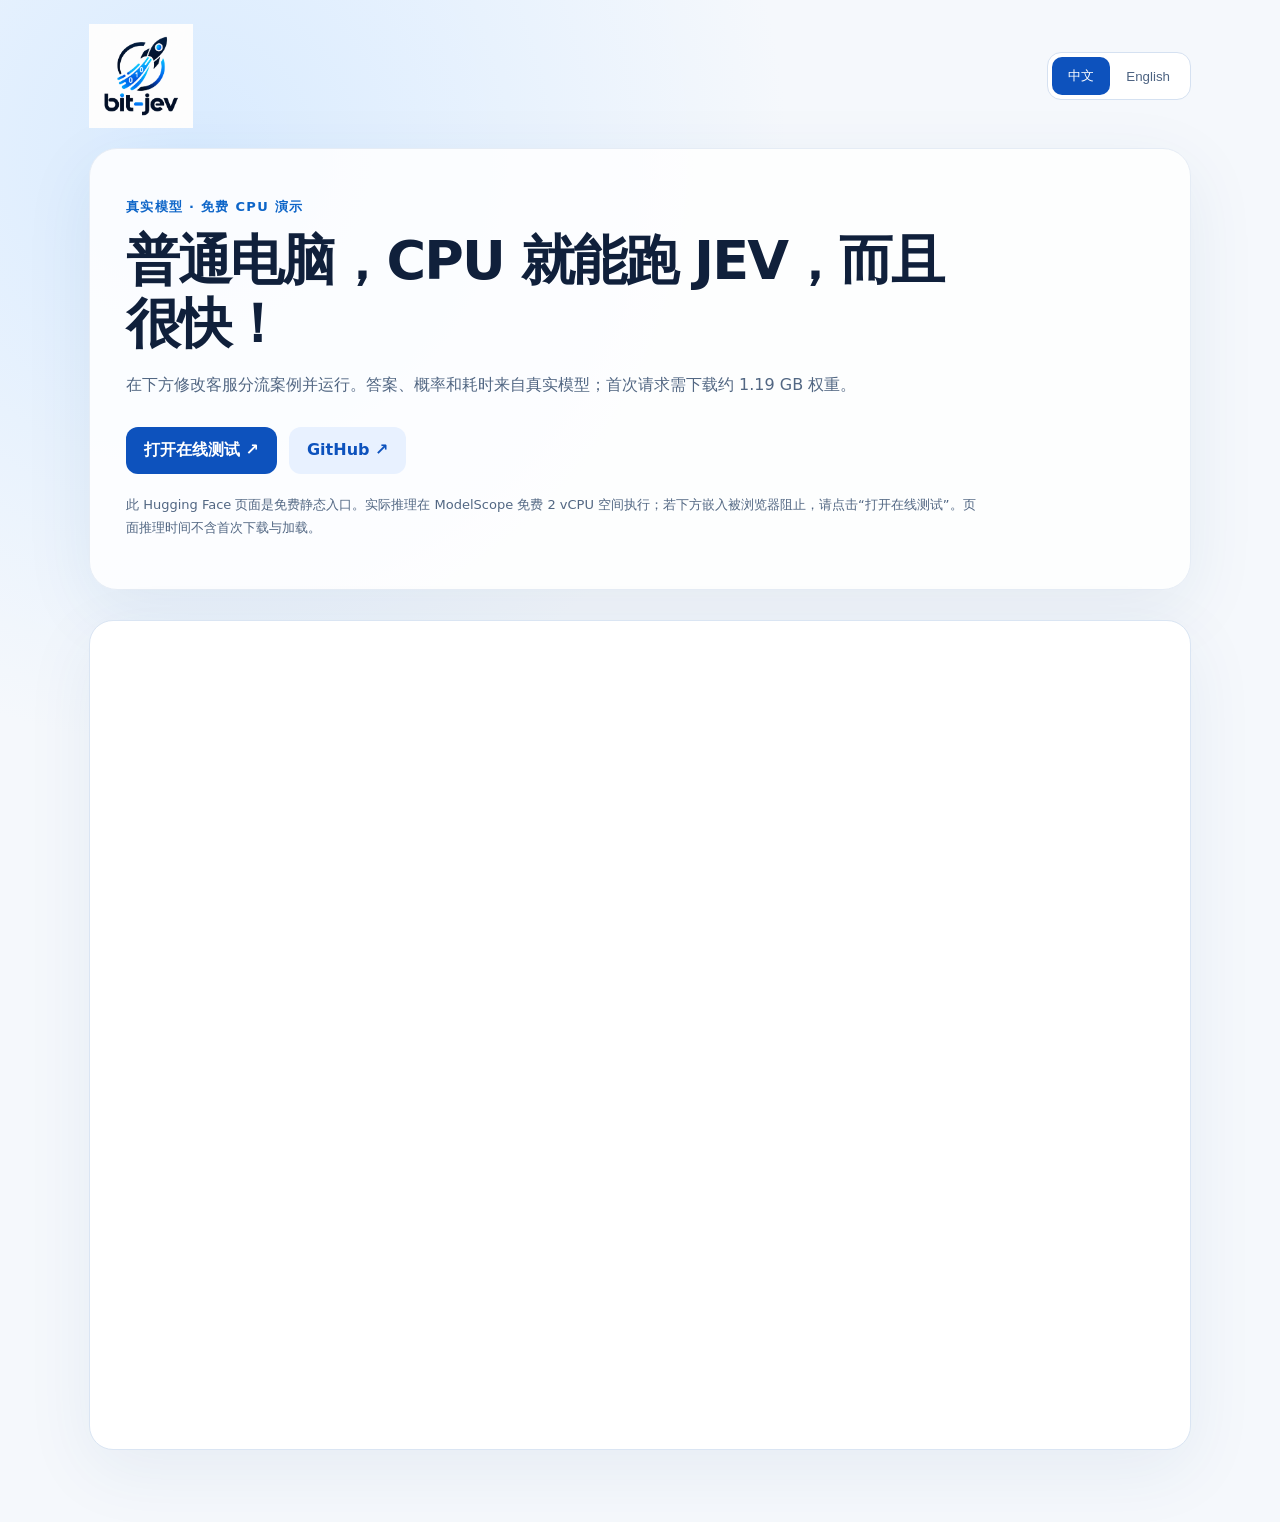
==== spaces/hf_static/index.html @ d079ca3d "Add bilingual live CPU demo spaces" ====
<!doctype html>
<html lang="zh-CN">
<head>
  <meta charset="utf-8">
  <meta name="viewport" content="width=device-width, initial-scale=1">
  <meta name="description" content="bit-jev 中英双语 CPU 在线测试入口">
  <title>bit-jev · 在线测试</title>
  <link rel="stylesheet" href="styles.css">
  <script defer src="app.js"></script>
</head>
<body>
  <main class="shell">
    <!-- 免费静态 Space 只展示入口；推理始终由公开的 ModelScope CPU 容器执行。 -->
    <header class="topbar">
      <img src="logo.png" alt="bit-jev 0/1 火箭标志" class="logo">
      <div class="language" aria-label="Language">
        <button type="button" data-lang="zh" aria-pressed="true">中文</button>
        <button type="button" data-lang="en" aria-pressed="false">English</button>
      </div>
    </header>
    <section class="intro">
      <p class="eyebrow" data-i18n="eyebrow">真实模型 · 免费 CPU 演示</p>
      <h1 data-i18n="title">普通电脑，CPU 就能跑 JEV，而且很快！</h1>
      <p data-i18n="description">在下方修改客服分流案例并运行。答案、概率和耗时来自真实模型；首次请求需下载约 1.19 GB 权重。</p>
      <div class="actions">
        <a class="primary" href="https://jinghao9616-bit-jev-demo.ms.show/" target="_blank" rel="noopener" data-i18n="open">打开在线测试 ↗</a>
        <a class="secondary" href="https://github.com/Zeaulo/bit-jev" target="_blank" rel="noopener">GitHub ↗</a>
      </div>
      <p class="note" data-i18n="note">此 Hugging Face 页面是免费静态入口。实际推理在 ModelScope 免费 2 vCPU 空间执行；若下方嵌入被浏览器阻止，请点击“打开在线测试”。页面推理时间不含首次下载与加载。</p>
    </section>
    <section class="frame-wrap" aria-label="bit-jev live demo">
      <iframe title="bit-jev ModelScope live CPU demo" src="https://jinghao9616-bit-jev-demo.ms.show/" loading="lazy" referrerpolicy="no-referrer"></iframe>
    </section>
  </main>
</body>
</html>
---- spaces/hf_static/styles.css ----
/* 静态入口采用浅色阅读层级，避免掩盖真实推理所在平台。 */
:root { font-family: Inter, "Noto Sans SC", system-ui, sans-serif; color: #10203b; background: #f5f8fc; }
* { box-sizing: border-box; }
body { margin: 0; background: radial-gradient(circle at 15% 10%, #d9ebff 0, transparent 34%), #f5f8fc; }
.shell { max-width: 1150px; margin: 0 auto; padding: 24px 24px 72px; }
.topbar { display: flex; align-items: center; justify-content: space-between; gap: 20px; }
.logo { width: 104px; height: 104px; object-fit: contain; }
.language { display: flex; padding: 4px; border: 1px solid #d5e1f1; border-radius: 14px; background: white; }
.language button { border: 0; padding: 10px 16px; border-radius: 10px; background: transparent; color: #4d6382; cursor: pointer; }
.language button[aria-pressed="true"] { color: white; background: #0d52bd; }
.intro { margin: 20px 0 30px; padding: 36px; border: 1px solid #e5ecf5; border-radius: 28px; background: rgba(255,255,255,.86); box-shadow: 0 20px 70px rgba(28,72,125,.08); }
.eyebrow { color: #0d65c8; font-size: 13px; font-weight: 700; letter-spacing: .1em; }
h1 { max-width: 860px; margin: 12px 0; font-size: clamp(30px, 5vw, 54px); line-height: 1.17; letter-spacing: -.035em; }
.intro > p:not(.eyebrow) { max-width: 850px; line-height: 1.75; color: #526783; }
.actions { display: flex; flex-wrap: wrap; gap: 12px; margin: 28px 0 20px; }
.actions a { padding: 13px 18px; border-radius: 12px; font-weight: 700; text-decoration: none; }
.primary { color: white; background: #0d52bd; }
.secondary { color: #0d52bd; background: #e8f1ff; }
.note { font-size: 13px; }
.frame-wrap { height: 830px; overflow: hidden; border: 1px solid #dae5f3; border-radius: 24px; background: white; box-shadow: 0 20px 70px rgba(28,72,125,.07); }
.frame-wrap iframe { display: block; width: 100%; height: 100%; border: 0; }
@media (max-width: 650px) { .shell { padding: 12px 12px 40px; } .intro { padding: 24px; } .logo { width: 76px; height: 76px; } .frame-wrap { height: 690px; } }
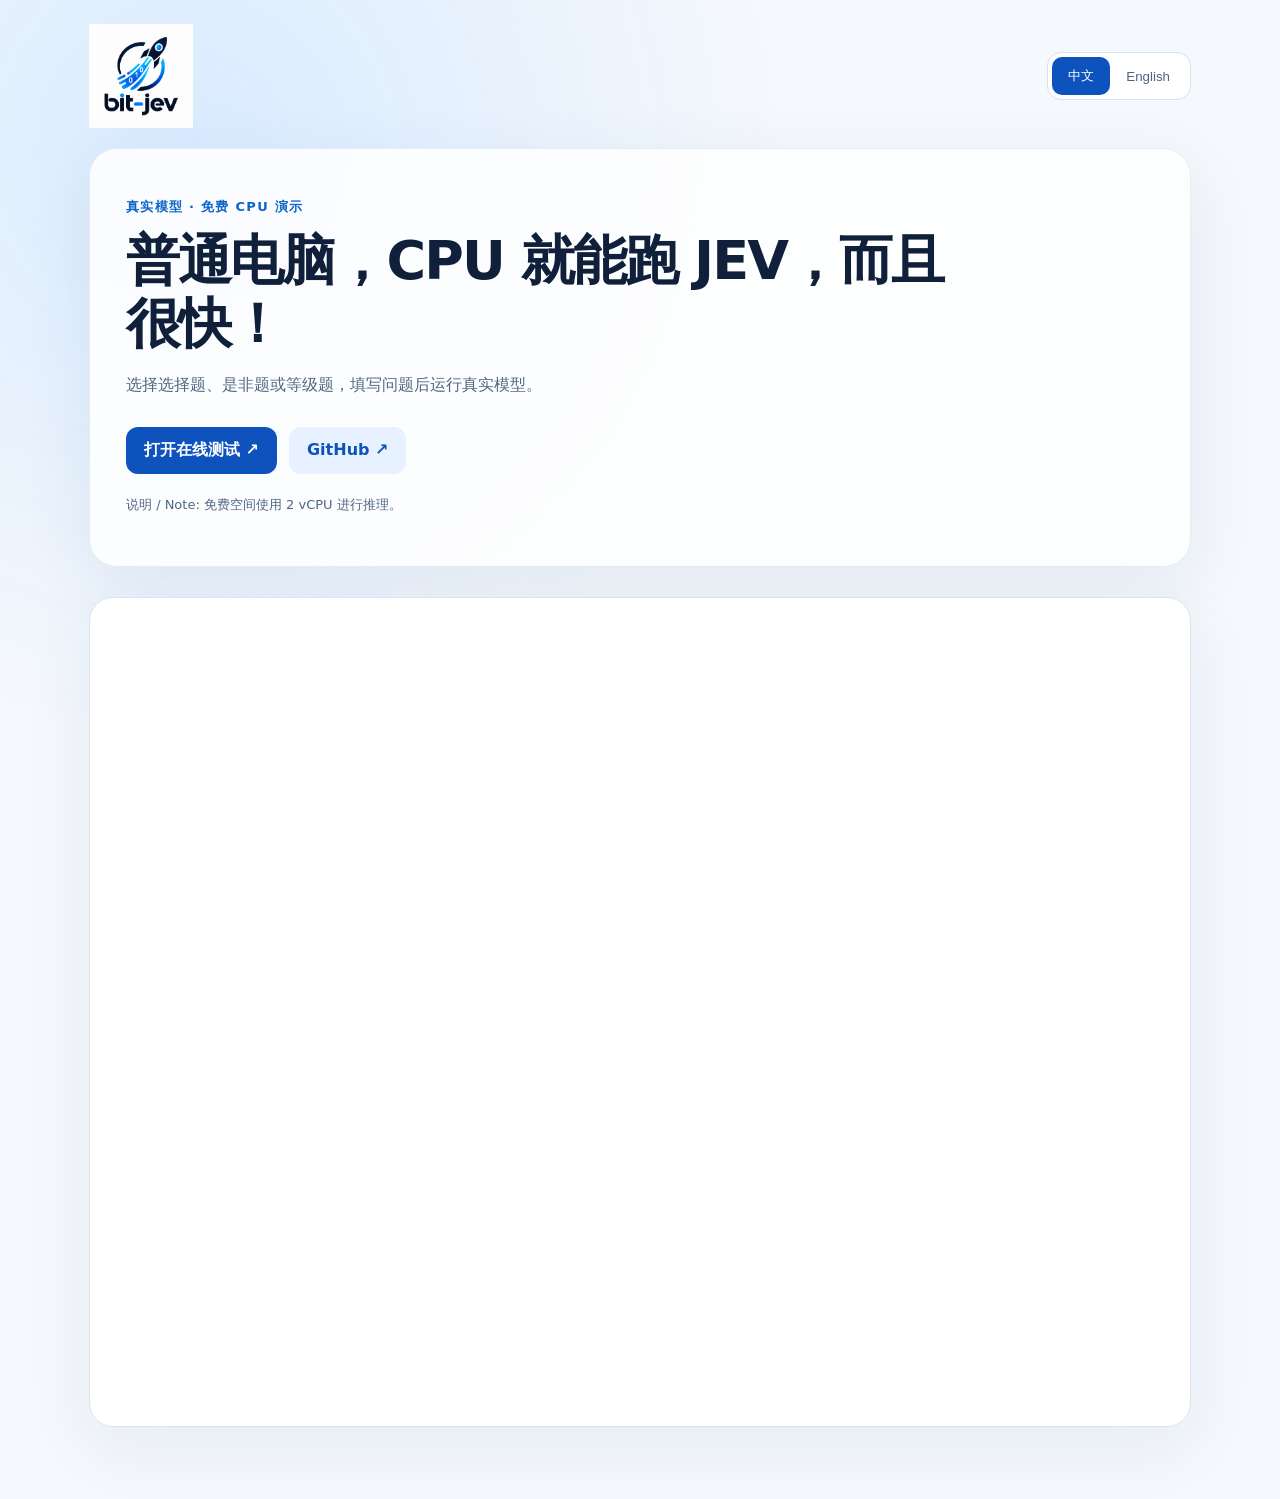
==== commit 6050ecb1: "Add three-mode bilingual Space demo and repair logo" ====
--- a/spaces/hf_static/index.html
+++ b/spaces/hf_static/index.html
@@ -21,12 +21,12 @@
     <section class="intro">
       <p class="eyebrow" data-i18n="eyebrow">真实模型 · 免费 CPU 演示</p>
       <h1 data-i18n="title">普通电脑，CPU 就能跑 JEV，而且很快！</h1>
-      <p data-i18n="description">在下方修改客服分流案例并运行。答案、概率和耗时来自真实模型；首次请求需下载约 1.19 GB 权重。</p>
+      <p data-i18n="description">选择选择题、是非题或等级题，填写问题后运行真实模型。</p>
       <div class="actions">
         <a class="primary" href="https://jinghao9616-bit-jev-demo.ms.show/" target="_blank" rel="noopener" data-i18n="open">打开在线测试 ↗</a>
         <a class="secondary" href="https://github.com/Zeaulo/bit-jev" target="_blank" rel="noopener">GitHub ↗</a>
       </div>
-      <p class="note" data-i18n="note">此 Hugging Face 页面是免费静态入口。实际推理在 ModelScope 免费 2 vCPU 空间执行；若下方嵌入被浏览器阻止，请点击“打开在线测试”。页面推理时间不含首次下载与加载。</p>
+      <p class="note" data-i18n="note">说明 / Note: 免费空间使用 2 vCPU 进行推理。</p>
     </section>
     <section class="frame-wrap" aria-label="bit-jev live demo">
       <iframe title="bit-jev ModelScope live CPU demo" src="https://jinghao9616-bit-jev-demo.ms.show/" loading="lazy" referrerpolicy="no-referrer"></iframe>
